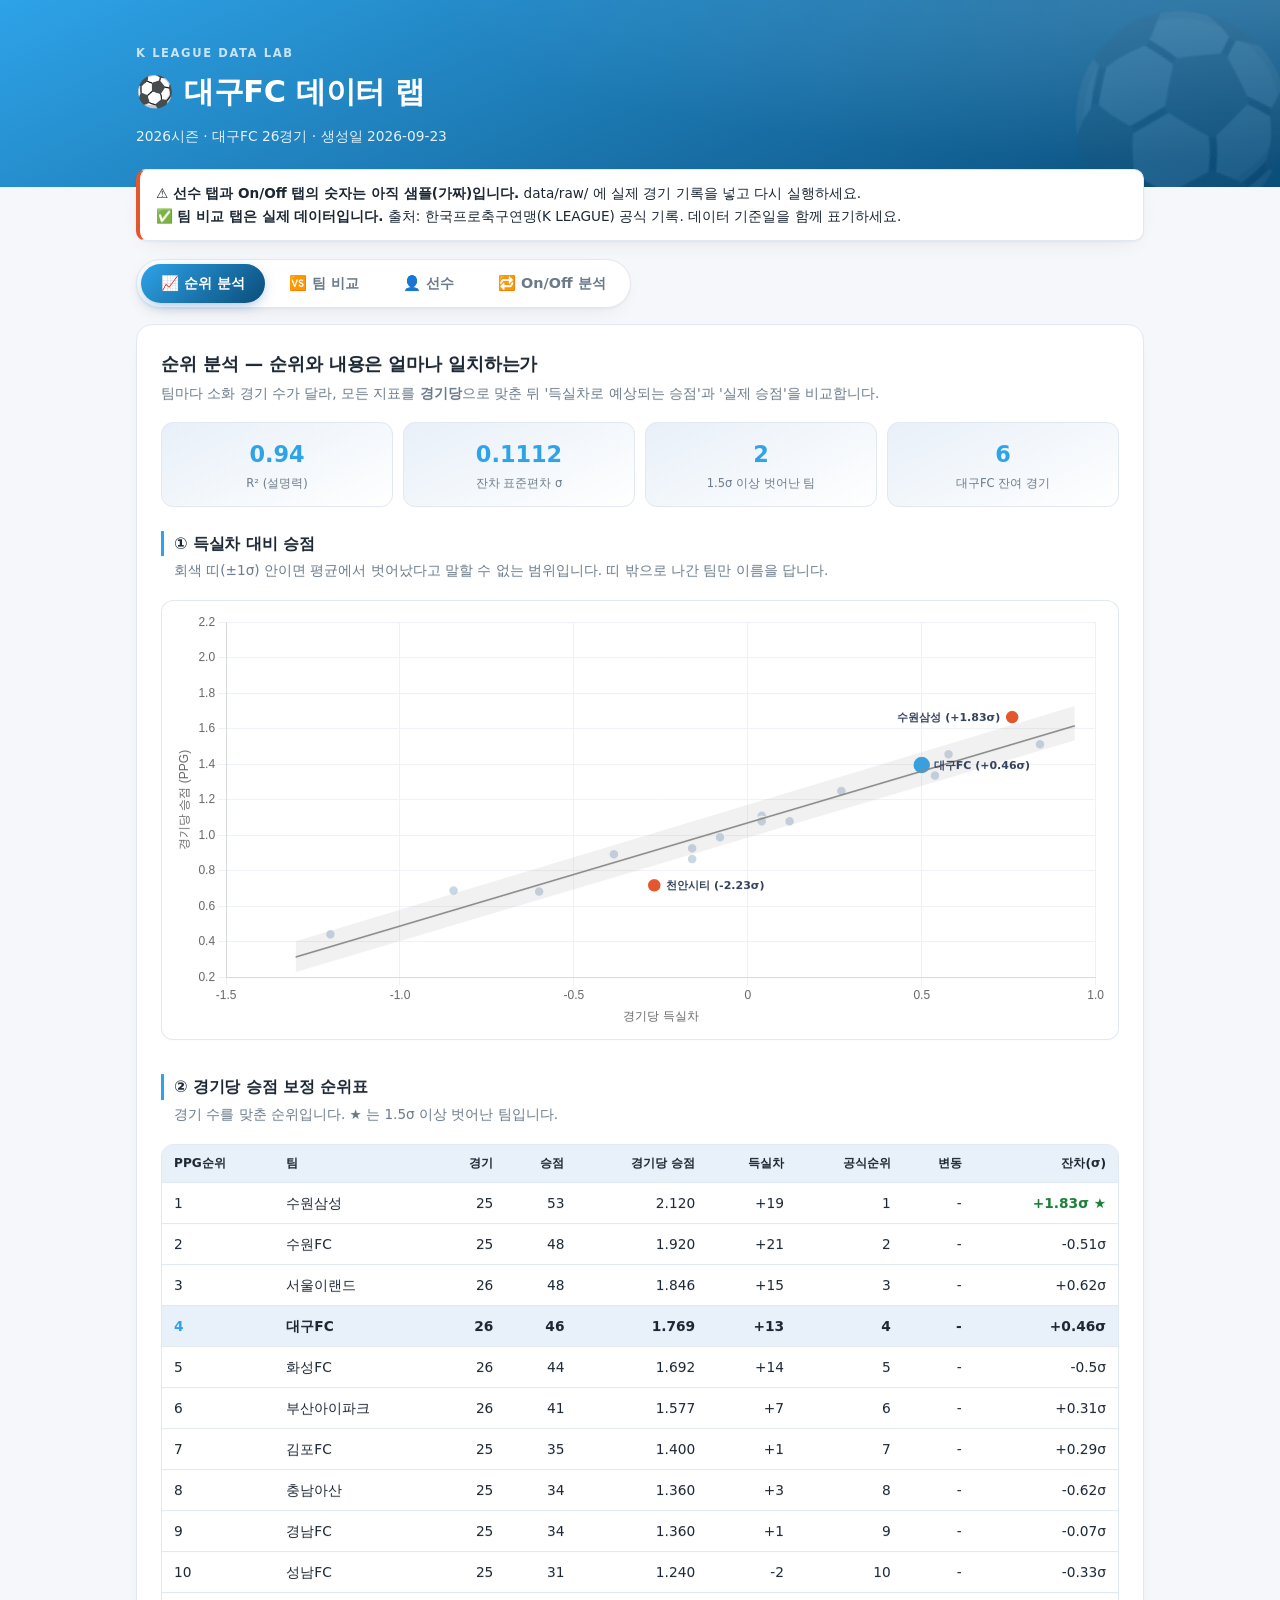
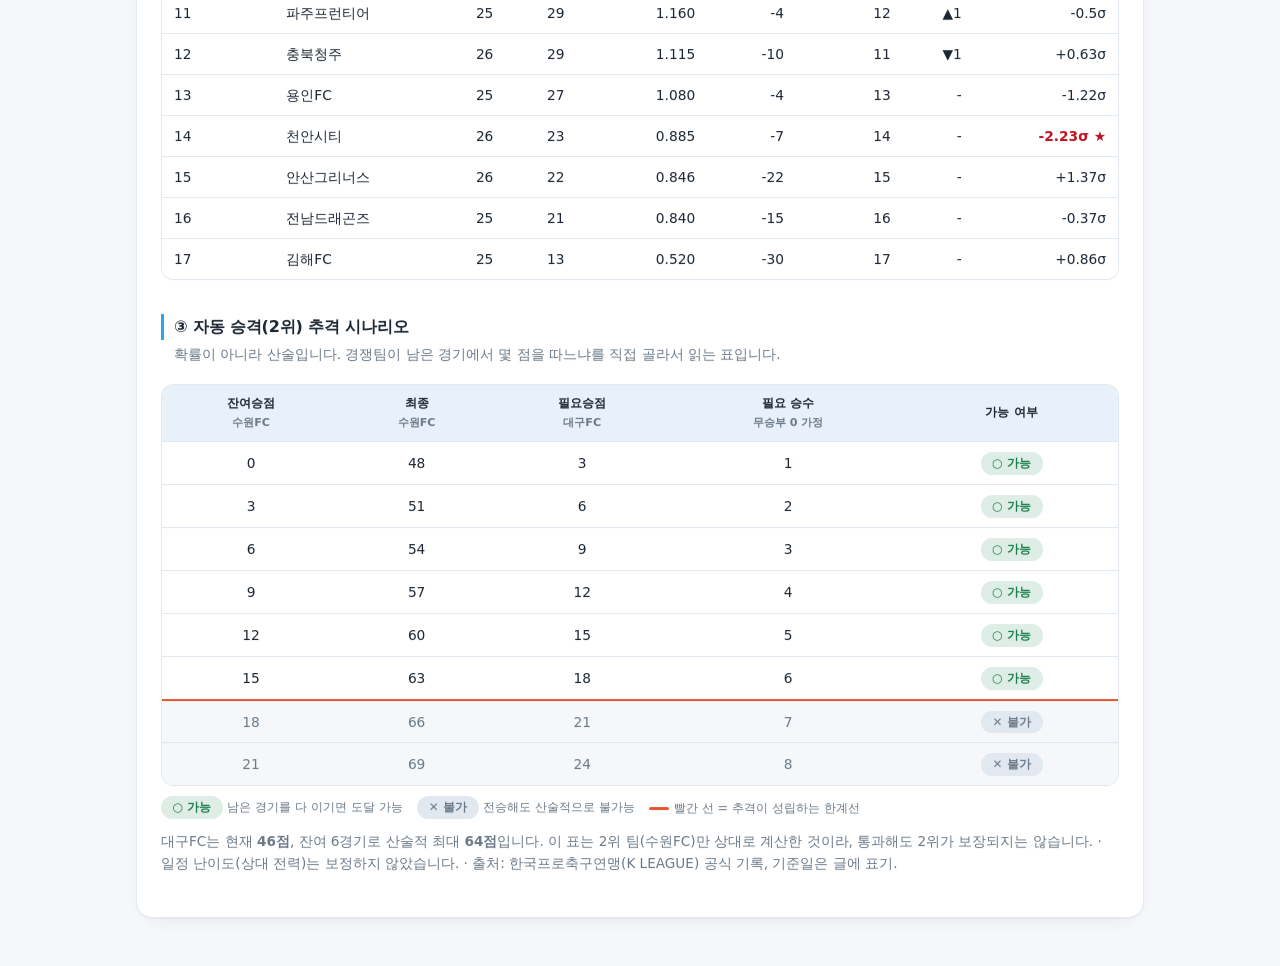
==== index.html @ 671a299d "첫 커밋: K리그2 분석 파이프라인 + 정적 사이트 - src/: 로드·집계·회귀·차트·내보내기 모듈 - site/: 탭 4개(순위 분석/팀 비교/선수/On-Off) 정적 사이트 " ====
<!DOCTYPE html>
<html lang="ko">
<head>
<meta charset="UTF-8">
<title>대구FC 데이터 랩</title>
<!-- GitHub Pages 는 저장소 루트를 첫 화면으로 씁니다.
     실제 사이트는 site/ 안에 있으므로, 여기서 바로 넘겨 줍니다.
     (Pages 설정에서 site/ 폴더를 직접 고를 수는 없습니다) -->
<meta http-equiv="refresh" content="0; url=site/">
<link rel="canonical" href="site/">
<style>body{font-family:system-ui,sans-serif;padding:40px;color:#1c2733}</style>
</head>
<body>
<p><a href="site/">대구FC 데이터 랩으로 이동합니다…</a></p>
</body>
</html>
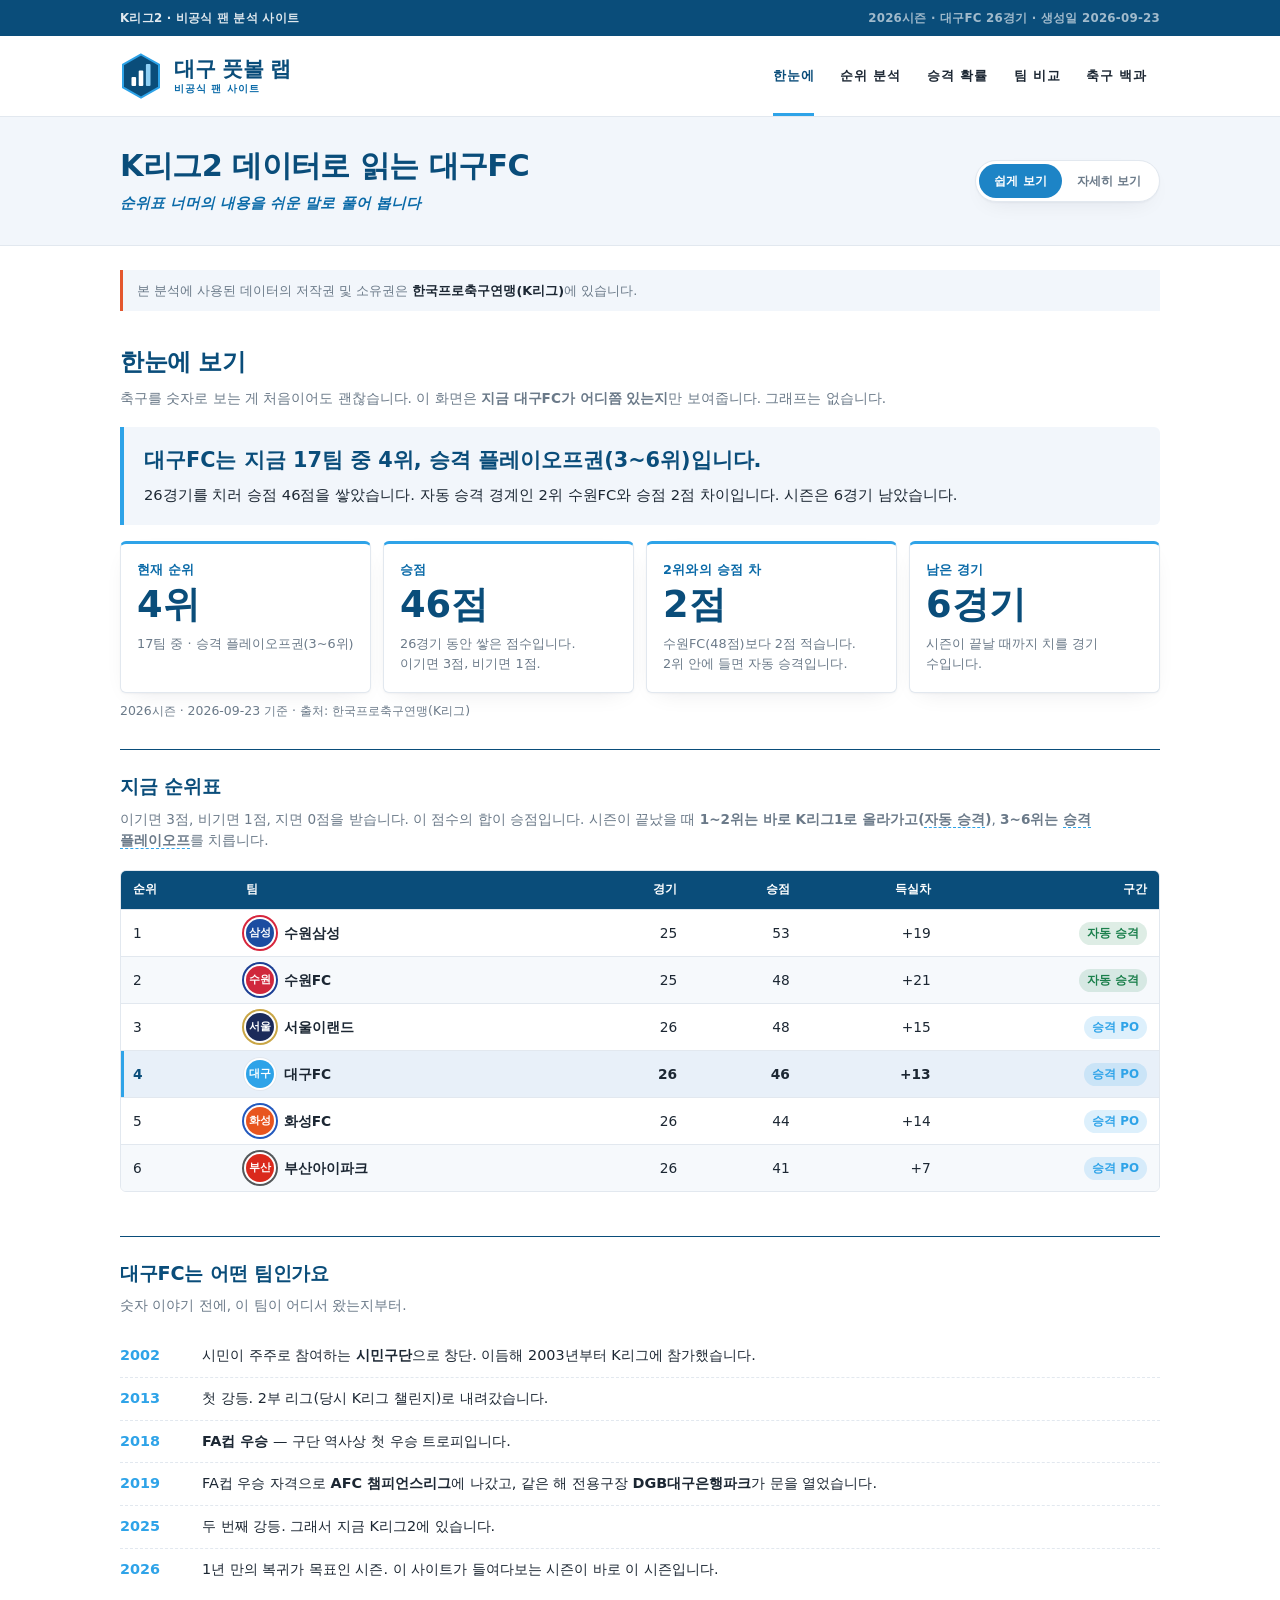
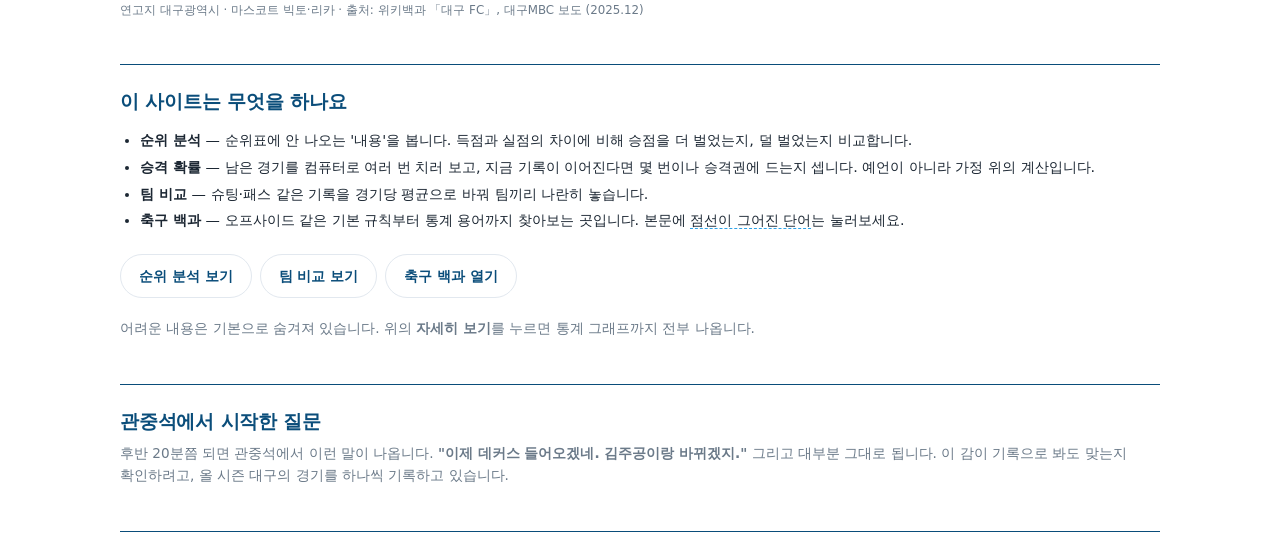
==== commit 7990d8a6: "fix: 팀 배지 색을 구단 상징색으로 정정, 사이트 이름을 '대구 풋볼 랩'으로 통일 - TEAM_META: 17개 구단 주색/보조색/글자색 (출처: 나무위키 상징색, 2026-" ====
--- a/index.html
+++ b/index.html
@@ -2,7 +2,7 @@
 <html lang="ko">
 <head>
 <meta charset="UTF-8">
-<title>대구FC 데이터 랩</title>
+<title>대구 풋볼 랩</title>
 <!-- GitHub Pages 는 저장소 루트를 첫 화면으로 씁니다.
      실제 사이트는 site/ 안에 있으므로, 여기서 바로 넘겨 줍니다.
      (Pages 설정에서 site/ 폴더를 직접 고를 수는 없습니다) -->
@@ -11,6 +11,6 @@
 <style>body{font-family:system-ui,sans-serif;padding:40px;color:#1c2733}</style>
 </head>
 <body>
-<p><a href="site/">대구FC 데이터 랩으로 이동합니다…</a></p>
+<p><a href="site/">대구 풋볼 랩으로 이동합니다…</a></p>
 </body>
 </html>
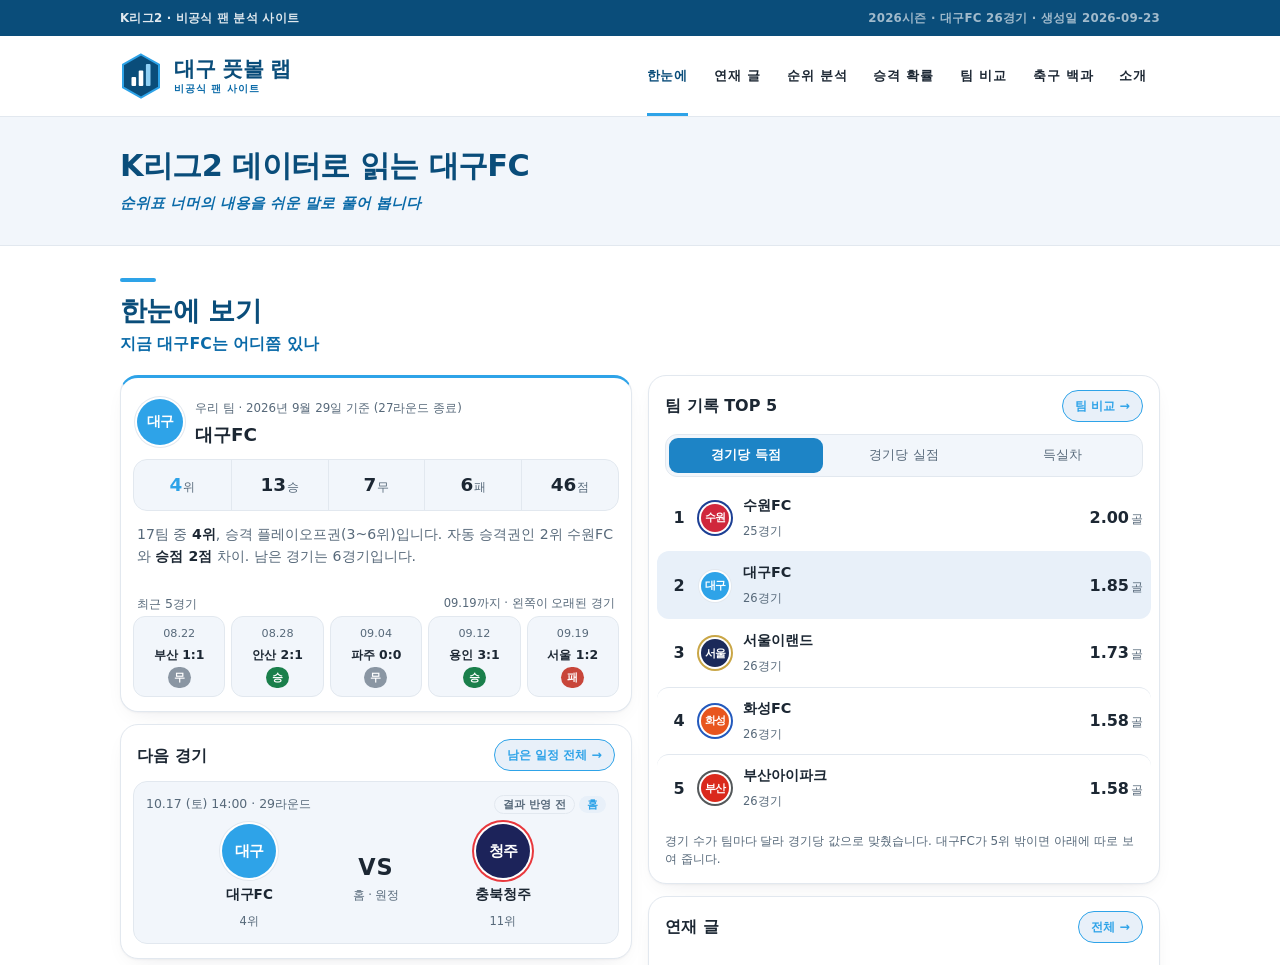
==== commit 0abebb05: "사이트: 2편 발행 반영, 탭 아이콘, 루트 주소 미리보기 태그, '승격권' 문구 - series.js: 2편 published, 10/4, 블로그 주소 - site/favicon" ====
--- a/index.html
+++ b/index.html
@@ -3,6 +3,15 @@
 <head>
 <meta charset="UTF-8">
 <title>대구 풋볼 랩</title>
+<!-- 루트 주소를 카톡·네이버에 붙여도 설명이 보이도록 (미리보기 봇은 refresh를 안 따라가는 경우가 많음) -->
+<meta name="description" content="K리그2 공식 기록으로 대구FC를 읽는 비공식 팬 분석 사이트. 순위 분석, 승격 확률, 축구 백과.">
+<meta property="og:type" content="website">
+<meta property="og:site_name" content="대구 풋볼 랩">
+<meta property="og:title" content="대구 풋볼 랩 — 기록으로 읽는 대구FC">
+<meta property="og:description" content="K리그2 공식 기록으로 대구FC를 읽는 비공식 팬 분석 사이트. 순위 분석, 승격 확률, 축구 백과.">
+<meta property="og:url" content="https://daegu-football-lab.github.io/kfootball-lab/site/">
+<meta property="og:locale" content="ko_KR">
+<link rel="icon" href="site/favicon.svg" type="image/svg+xml">
 <!-- GitHub Pages 는 저장소 루트를 첫 화면으로 씁니다.
      실제 사이트는 site/ 안에 있으므로, 여기서 바로 넘겨 줍니다.
      (Pages 설정에서 site/ 폴더를 직접 고를 수는 없습니다) -->
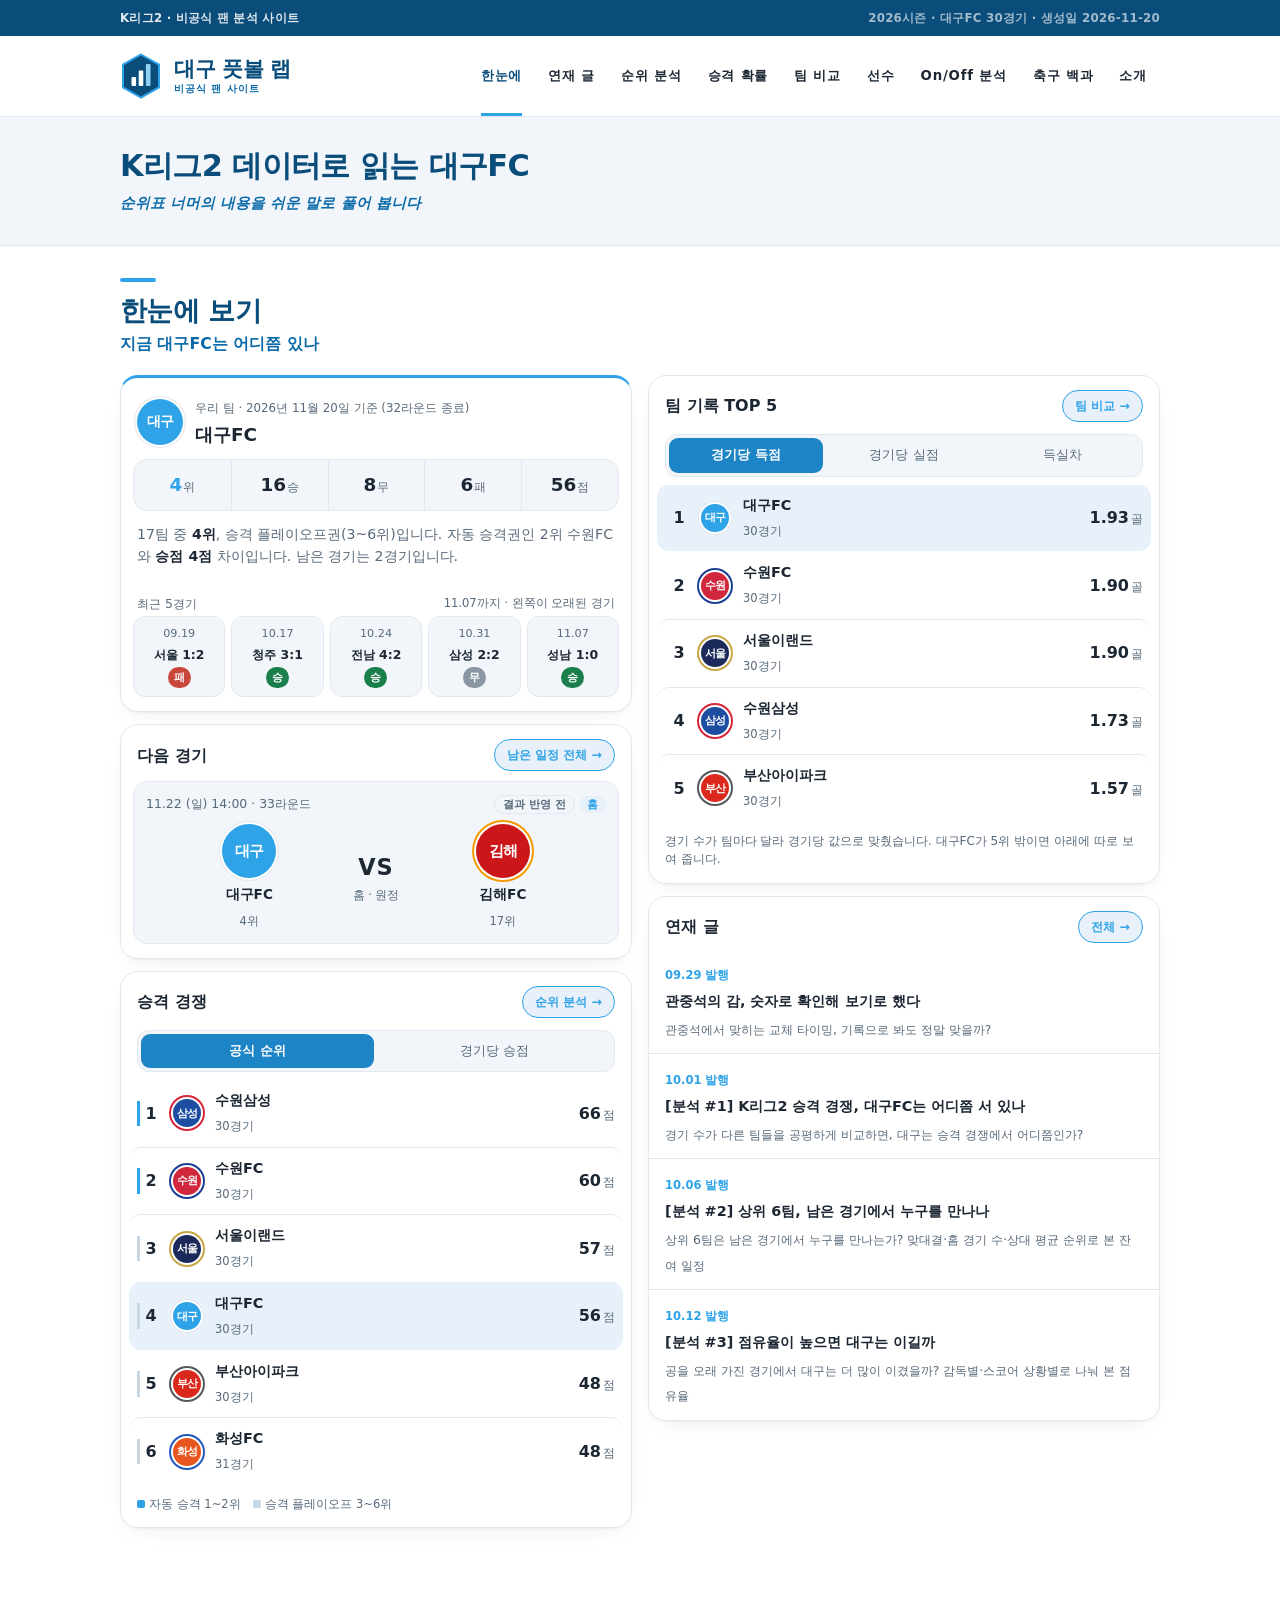
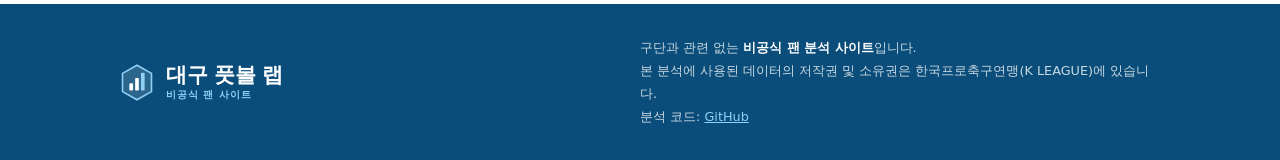
==== commit bf17e30c: "선수 탭 실제 기록, 미리보기 카드, 배포 전 점검, CSS·JS 분리" ====
--- a/index.html
+++ b/index.html
@@ -11,6 +11,11 @@
 <meta property="og:description" content="K리그2 공식 기록으로 대구FC를 읽는 비공식 팬 분석 사이트. 순위 분석, 승격 확률, 축구 백과.">
 <meta property="og:url" content="https://daegu-football-lab.github.io/kfootball-lab/site/">
 <meta property="og:locale" content="ko_KR">
+<meta property="og:image" content="https://daegu-football-lab.github.io/kfootball-lab/site/img/og_card.png"> <!-- python run.py standings 가 다시 만듦 (src/og_card.py) -->
+<meta property="og:image:width" content="1200">
+<meta property="og:image:height" content="630">
+<meta property="og:image:alt" content="대구FC 현재 순위·승점과 다음 경기, K리그2 상위 6팀 승점">
+<meta name="twitter:card" content="summary_large_image">
 <link rel="icon" href="site/favicon.svg" type="image/svg+xml">
 <!-- GitHub Pages 는 저장소 루트를 첫 화면으로 씁니다.
      실제 사이트는 site/ 안에 있으므로, 여기서 바로 넘겨 줍니다.
